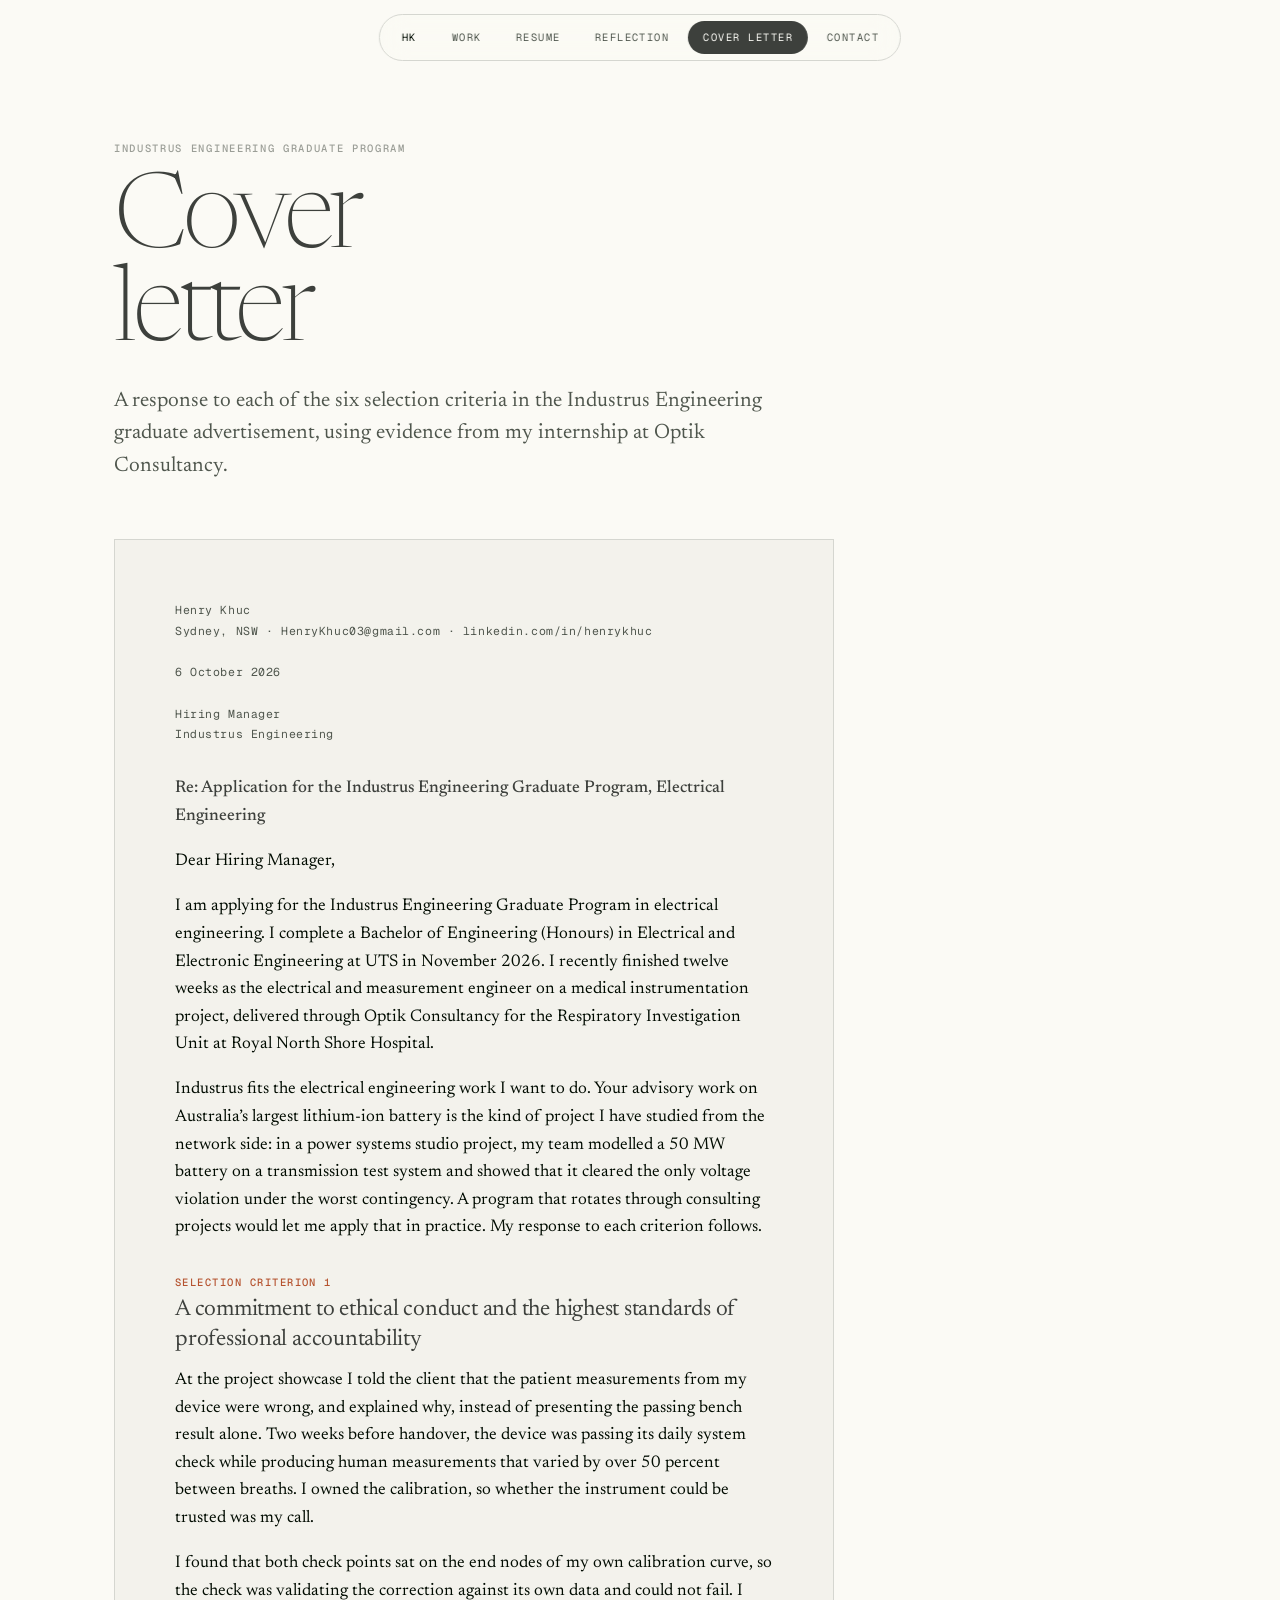
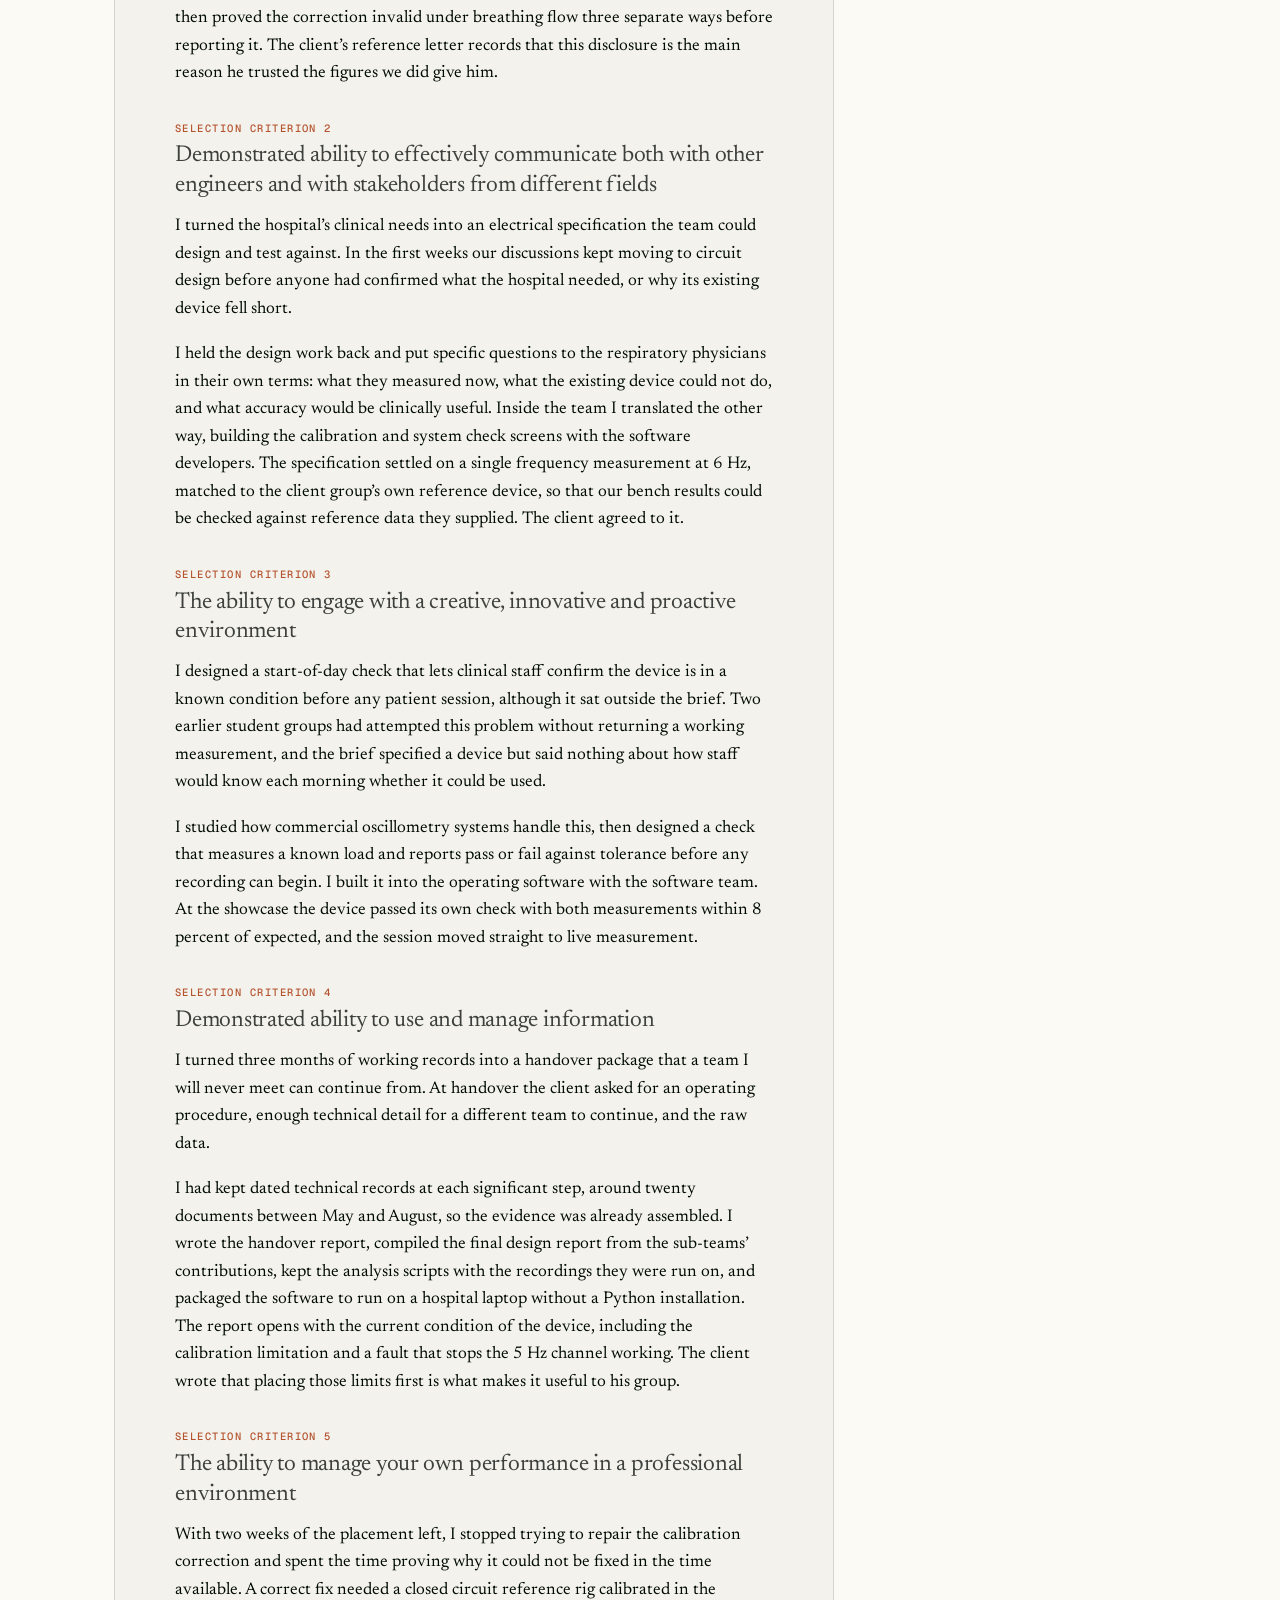
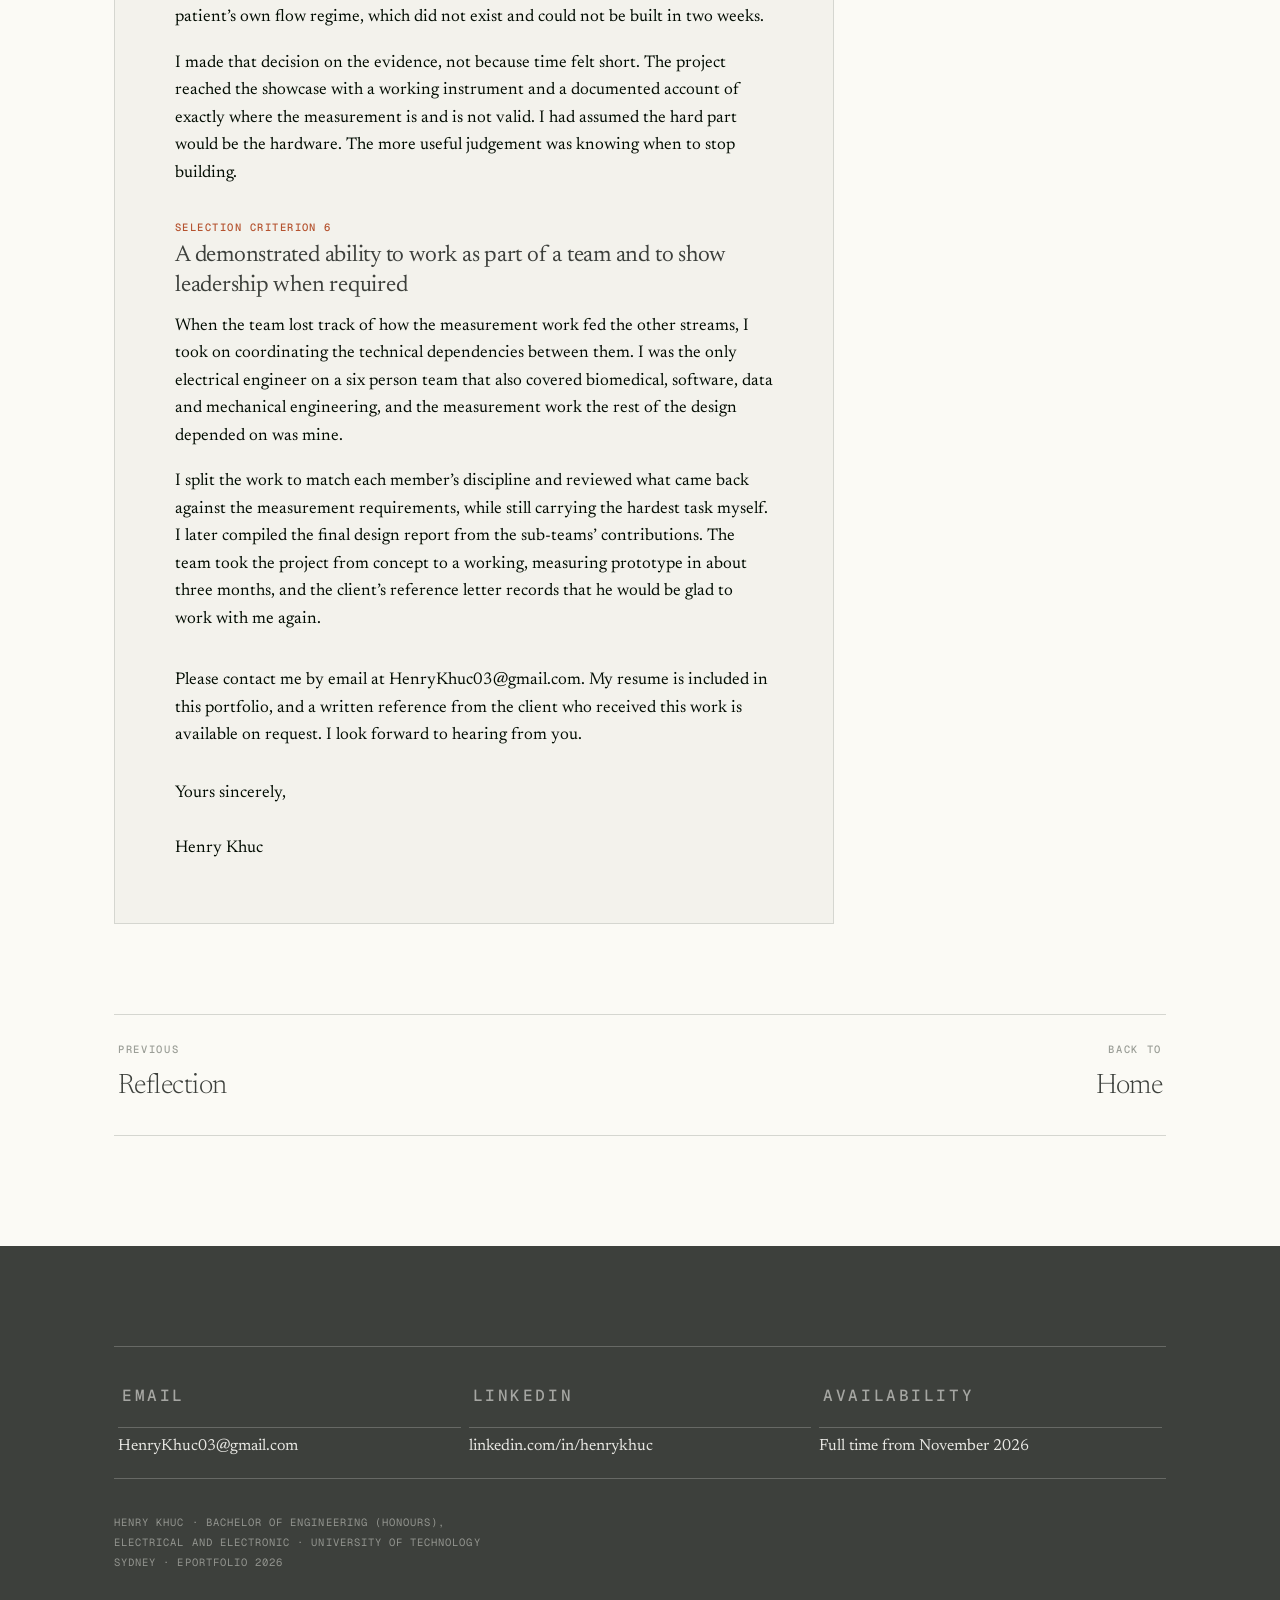
==== cover-letter.html @ 19a395ff "Publish engineering ePortfolio" ====
<!doctype html>
<html lang="en">
<head>
<meta charset="utf-8">
<meta name="viewport" content="width=device-width, initial-scale=1, viewport-fit=cover">
<title>Cover Letter &middot; Henry Khuc</title>
<meta name="description" content="Cover letter addressing the selection criteria for the Industrus Engineering Graduate Program.">
<link rel="preconnect" href="https://fonts.googleapis.com">
<link rel="preconnect" href="https://fonts.gstatic.com" crossorigin>
<link href="https://fonts.googleapis.com/css2?family=Newsreader:opsz,wght@6..72,200..600&family=Geist+Mono:wght@400..600&display=swap" rel="stylesheet">
<link rel="stylesheet" href="assets/css/style.css">
</head>
<body>

<nav class="nav" aria-label="Primary">
  <a class="home" href="index.html">HK</a>
  <a class="opt" href="index.html#work">Work</a>
  <a href="resume.html">Resume</a>
  <a href="reflection.html">Reflection</a>
  <a href="cover-letter.html" aria-current="page">Cover letter</a>
  <a class="opt" href="index.html#contact">Contact</a>
</nav>

<header class="page-hero wrap">
  <span class="label">Industrus Engineering Graduate Program</span>
  <h1>Cover<br>letter</h1>
  <p class="lede">
    A response to each of the six selection criteria in the Industrus Engineering
    graduate advertisement, using evidence from my internship at Optik Consultancy.
  </p>
</header>

<main class="wrap" id="letter">
  <article class="letter">
    <div class="meta">
      Henry Khuc<br>
      Sydney, NSW &middot; HenryKhuc03@gmail.com &middot; linkedin.com/in/henrykhuc<br><br>
      6 October 2026<br><br>
      Hiring Manager<br>
      Industrus Engineering
    </div>

    <p class="re">Re: Application for the Industrus Engineering Graduate Program, Electrical Engineering</p>

    <p>Dear Hiring Manager,</p>

    <p>
      I am applying for the Industrus Engineering Graduate Program in electrical
      engineering. I complete a Bachelor of Engineering (Honours) in Electrical and
      Electronic Engineering at UTS in November 2026. I recently finished twelve weeks as
      the electrical and measurement engineer on a medical instrumentation project,
      delivered through Optik Consultancy for the Respiratory Investigation Unit at Royal
      North Shore Hospital.
    </p>
    <p>
      Industrus fits the electrical engineering work I want to do. Your advisory work on
      Australia&rsquo;s largest lithium-ion battery is the kind of project I have studied
      from the network side: in a power systems studio project, my team modelled a 50 MW
      battery on a transmission test system and showed that it cleared the only voltage
      violation under the worst contingency. A program that rotates through consulting
      projects would let me apply that in practice. My response to each criterion follows.
    </p>

    <h3><span class="crit">Selection criterion 1</span>A commitment to ethical conduct and the highest standards of professional accountability</h3>
    <p>
      At the project showcase I told the client that the patient measurements from my
      device were wrong, and explained why, instead of presenting the passing bench result
      alone. Two weeks before handover, the device was passing its daily system check while
      producing human measurements that varied by over 50 percent between breaths. I owned
      the calibration, so whether the instrument could be trusted was my call.
    </p>
    <p>
      I found that both check points sat on the end nodes of my own calibration curve, so
      the check was validating the correction against its own data and could not fail. I
      then proved the correction invalid under breathing flow three separate ways before
      reporting it. The client&rsquo;s reference letter records that this disclosure is the
      main reason he trusted the figures we did give him.
    </p>

    <h3><span class="crit">Selection criterion 2</span>Demonstrated ability to effectively communicate both with other engineers and with stakeholders from different fields</h3>
    <p>
      I turned the hospital&rsquo;s clinical needs into an electrical specification the team
      could design and test against. In the first weeks our discussions kept moving to
      circuit design before anyone had confirmed what the hospital needed, or why its
      existing device fell short.
    </p>
    <p>
      I held the design work back and put specific questions to the respiratory physicians
      in their own terms: what they measured now, what the existing device could not do, and
      what accuracy would be clinically useful. Inside the team I translated the other way,
      building the calibration and system check screens with the software developers. The
      specification settled on a single frequency measurement at 6 Hz, matched to the client
      group&rsquo;s own reference device, so that our bench results could be checked against
      reference data they supplied. The client agreed to it.
    </p>

    <h3><span class="crit">Selection criterion 3</span>The ability to engage with a creative, innovative and proactive environment</h3>
    <p>
      I designed a start-of-day check that lets clinical staff confirm the device is in a
      known condition before any patient session, although it sat outside the brief. Two
      earlier student groups had attempted this problem without returning a working
      measurement, and the brief specified a device but said nothing about how staff would
      know each morning whether it could be used.
    </p>
    <p>
      I studied how commercial oscillometry systems handle this, then
      designed a check that measures a known load and reports pass or fail against
      tolerance before any recording can begin. I built it into the operating software with
      the software team. At the showcase the device passed its own check with both
      measurements within 8 percent of expected, and the session moved straight to live
      measurement.
    </p>

    <h3><span class="crit">Selection criterion 4</span>Demonstrated ability to use and manage information</h3>
    <p>
      I turned three months of working records into a handover package that a team I will
      never meet can continue from. At handover the client asked for an operating
      procedure, enough technical detail for a different team to continue, and the raw data.
    </p>
    <p>
      I had kept dated technical records at each significant step, around twenty documents
      between May and August, so the evidence was already assembled. I wrote the
      handover report, compiled the final design report from the sub-teams&rsquo;
      contributions, kept the analysis scripts with the recordings they were run on, and
      packaged the software to run on a hospital laptop without a Python installation. The
      report opens with the current condition of the device, including the calibration
      limitation and a fault that stops the 5 Hz channel working. The client wrote that
      placing those limits first is what makes it useful to his group.
    </p>

    <h3><span class="crit">Selection criterion 5</span>The ability to manage your own performance in a professional environment</h3>
    <p>
      With two weeks of the placement left, I stopped trying to repair the calibration
      correction and spent the time proving why it could not be fixed in the time
      available. A correct fix needed a closed circuit reference rig calibrated in the
      patient&rsquo;s own flow regime, which did not exist and could not be built in two
      weeks.
    </p>
    <p>
      I made that decision on the evidence, not because time felt short. The project
      reached the showcase with a working instrument and a documented account of
      exactly where the measurement is and is not valid. I had assumed the hard part would
      be the hardware. The more useful judgement was knowing when to stop building.
    </p>

    <h3><span class="crit">Selection criterion 6</span>A demonstrated ability to work as part of a team and to show leadership when required</h3>
    <p>
      When the team lost track of how the measurement work fed the other streams, I took on
      coordinating the technical dependencies between them. I was the only electrical
      engineer on a six person team that also covered biomedical, software, data and
      mechanical engineering, and the measurement work the rest of the design depended on
      was mine.
    </p>
    <p>
      I split the work to match each member&rsquo;s discipline and reviewed what came back
      against the measurement requirements, while still carrying the hardest task myself. I
      later compiled the final design report from the sub-teams&rsquo; contributions. The
      team took the project from concept to a working, measuring prototype in about three
      months, and the client&rsquo;s reference letter records that he would be glad to work
      with me again.
    </p>

    <p style="margin-top:34px">
      Please contact me by email at HenryKhuc03@gmail.com. My resume is
      included in this portfolio, and a written reference from the client who received this
      work is available on request. I look forward to hearing from you.
    </p>

    <p class="sign">Yours sincerely,<br><br>Henry Khuc</p>
  </article>

  <nav class="pager" aria-label="Portfolio pages">
    <a href="reflection.html"><span class="label">Previous</span><span class="t">Reflection</span></a>
    <a class="next" href="index.html"><span class="label">Back to</span><span class="t">Home</span></a>
  </nav>
</main>

<footer class="contact" id="contact">
  <div class="wrap">
    <div class="links">
      <a href="mailto:HenryKhuc03@gmail.com"><span class="label">Email</span>HenryKhuc03@gmail.com</a>
      <a href="https://www.linkedin.com/in/henrykhuc" target="_blank" rel="noopener"><span class="label">LinkedIn</span>linkedin.com/in/henrykhuc</a>
      <span><span class="label">Availability</span>Full time from November 2026</span>
    </div>
    <p class="colophon">Henry Khuc &middot; Bachelor of Engineering (Honours), Electrical and Electronic &middot; University of Technology Sydney &middot; ePortfolio 2026</p>
  </div>
</footer>

</body>
</html>
---- assets/css/style.css ----
/* Henry Khuc - engineering ePortfolio
   Palette and type pairing adapted from the reference site the design was based on:
   warm off-white ground, green-cast neutrals, hairline display serif, mono labels. */

:root{
  --ground:#FBFAF5;
  --panel:#F3F2EC;
  --card:#E8E8E3;
  --line:#D5D6D0;
  --ink:#000B00;
  --head:#3D403C;
  --muted:#4F564D;
  --faint:#9B9E97;
  --deep:#3D403C;
  --accent:#B5532F;
  --serif:"Newsreader",Georgia,"Times New Roman",serif;
  --mono:"Geist Mono",ui-monospace,SFMono-Regular,Menlo,monospace;
  --gut:clamp(20px,5vw,80px);
  --maxw:1180px;
  color-scheme:light;
}

*,*::before,*::after{box-sizing:border-box}

html{-webkit-text-size-adjust:100%;scroll-behavior:smooth}
@media (prefers-reduced-motion:reduce){html{scroll-behavior:auto}}

body{
  margin:0;
  background:var(--ground);
  color:var(--ink);
  font-family:var(--serif);
  font-size:17px;
  line-height:1.62;
  font-weight:400;
  -webkit-font-smoothing:antialiased;
  overflow-x:hidden;
}

img{max-width:100%;display:block}
a{color:inherit}

/* ---------- shared atoms ---------- */

.wrap{max-width:var(--maxw);margin:0 auto;padding-inline:var(--gut)}

.label{
  font-family:var(--mono);
  font-size:10.5px;
  font-weight:500;
  letter-spacing:.16em;
  text-transform:uppercase;
  color:var(--faint);
}

.section-head{
  display:flex;align-items:baseline;gap:18px;
  padding-top:clamp(56px,8vw,104px);
  padding-bottom:26px;
}
.section-head .label{flex:none}
.section-head .bar{flex:1;height:1px;background:var(--line);transform:translateY(-4px)}

h2.display{
  font-weight:200;
  font-size:clamp(34px,5.4vw,60px);
  line-height:1.02;
  letter-spacing:-.03em;
  color:var(--head);
  margin:0 0 .5em;
}

h3{
  font-weight:300;
  font-size:clamp(24px,3.2vw,36px);
  line-height:1.1;
  letter-spacing:-.02em;
  color:var(--head);
  margin:0;
}

p{margin:0 0 1.05em;max-width:66ch}
p:last-child{margin-bottom:0}

.lede{font-size:clamp(18px,2vw,21px);line-height:1.55;color:var(--muted)}

/* ---------- nav ---------- */

.nav{
  position:fixed;
  top:calc(14px + env(safe-area-inset-top,0px));
  left:50%;transform:translateX(-50%);
  z-index:60;
  display:flex;align-items:center;gap:4px;
  padding:6px;
  background:rgba(251,250,245,.82);
  backdrop-filter:blur(14px);
  -webkit-backdrop-filter:blur(14px);
  border:1px solid var(--line);
  border-radius:999px;
  max-width:calc(100vw - 24px);
  overflow-x:auto;
  scrollbar-width:none;
}
.nav::-webkit-scrollbar{display:none}
.nav a{
  font-family:var(--mono);
  font-size:10.5px;letter-spacing:.14em;text-transform:uppercase;
  color:var(--muted);text-decoration:none;
  padding:8px 15px;border-radius:999px;white-space:nowrap;
  transition:background .18s ease,color .18s ease;
}
.nav a:hover,.nav a:focus-visible{background:var(--card);color:var(--ink)}
.nav a.home{padding-inline:16px;color:var(--ink)}

/* ---------- hero ---------- */

.hero{padding-top:clamp(110px,16vh,190px);padding-bottom:clamp(50px,8vw,90px)}

.hero h1{
  font-weight:200;
  font-size:clamp(58px,12.5vw,148px);
  line-height:.86;
  letter-spacing:-.045em;
  color:var(--head);
  margin:0 0 clamp(26px,4vw,44px);
}

.hero-grid{display:grid;grid-template-columns:minmax(0,1.25fr) minmax(0,1fr);gap:clamp(30px,6vw,80px);align-items:start}
@media (max-width:820px){.hero-grid{grid-template-columns:1fr;gap:38px}}

.hero-statement{font-size:clamp(19px,2.3vw,24px);line-height:1.48;color:var(--muted);font-weight:300;max-width:34ch}

.start-list{margin:18px 0 0;padding:0;list-style:none;border-top:1px solid var(--line)}
.start-list li{border-bottom:1px solid var(--line)}
.start-list a{
  display:flex;align-items:baseline;gap:14px;
  padding:13px 2px;text-decoration:none;
  font-size:15px;color:var(--muted);
  transition:color .18s ease,padding-left .18s ease;
}
.start-list a:hover,.start-list a:focus-visible{color:var(--ink);padding-left:8px}
.start-list .key{font-family:var(--mono);font-size:10px;letter-spacing:.12em;color:var(--faint);flex:none;width:14px}

.portrait{
  width:clamp(96px,13vw,132px);height:auto;aspect-ratio:1;
  object-fit:cover;object-position:50% 22%;
  border-radius:50%;
  border:1px solid var(--line);
  margin-bottom:26px;
  filter:saturate(.88);
}

/* ---------- facts strip ---------- */

.facts{
  display:grid;
  grid-template-columns:repeat(4,1fr);
  border-top:1px solid var(--line);
  border-bottom:1px solid var(--line);
}
@media (max-width:760px){.facts{grid-template-columns:repeat(2,1fr)}}
.fact{padding:24px 26px 26px;border-right:1px solid var(--line)}
.fact:last-child{border-right:0}
@media (max-width:760px){
  .fact:nth-child(2n){border-right:0}
  .fact:nth-child(-n+2){border-bottom:1px solid var(--line)}
}
.fact .label{display:block;margin-bottom:9px}
.fact .v{font-size:clamp(20px,2.4vw,27px);font-weight:300;letter-spacing:-.02em;line-height:1.15;color:var(--head)}
.fact .s{font-size:13.5px;color:var(--muted);margin-top:5px;line-height:1.4}

/* ---------- work ---------- */

.filters{display:flex;flex-wrap:wrap;gap:8px;margin-bottom:34px}
.filters button{
  font-family:var(--mono);font-size:10.5px;letter-spacing:.13em;text-transform:uppercase;
  color:var(--muted);background:transparent;
  border:1px solid var(--line);border-radius:999px;
  padding:8px 15px;cursor:pointer;
  transition:background .18s ease,color .18s ease,border-color .18s ease;
}
.filters button:hover{background:var(--card)}
.filters button[aria-pressed="true"]{background:var(--deep);border-color:var(--deep);color:var(--ground)}

.project{
  border-top:1px solid var(--line);
  padding-top:clamp(34px,5vw,54px);
  padding-bottom:clamp(40px,6vw,70px);
}
.project[hidden]{display:none!important}

.p-top{display:grid;grid-template-columns:minmax(0,1fr) minmax(0,1.05fr);gap:clamp(26px,5vw,64px);align-items:start}
@media (max-width:880px){.p-top{grid-template-columns:1fr;gap:26px}}

.p-meta{display:flex;flex-direction:column;gap:12px}
.p-org{font-family:var(--mono);font-size:11px;letter-spacing:.1em;color:var(--muted);text-transform:uppercase;line-height:1.7}
.p-role{font-size:15px;color:var(--muted);border-left:2px solid var(--line);padding-left:14px;max-width:44ch}

.quote{
  font-size:clamp(19px,2.35vw,26px);
  font-weight:300;line-height:1.38;letter-spacing:-.015em;
  color:var(--head);margin:0 0 1em;max-width:30ch;
}

.chips{display:flex;flex-wrap:wrap;gap:0;margin-top:22px;border-top:1px solid var(--line)}
.chip{
  flex:1 1 140px;min-width:120px;
  padding:13px 16px 14px;
  border-right:1px solid var(--line);border-bottom:1px solid var(--line);
}
.chip:last-child{border-right:0}
.chip .label{display:block;margin-bottom:5px}
.chip .cv{font-size:15px;color:var(--head);line-height:1.3}

.figs{display:grid;gap:14px;margin-top:30px}
.figs.two{grid-template-columns:1fr 1fr}
.figs.three{grid-template-columns:repeat(3,1fr)}
@media (max-width:760px){.figs.two,.figs.three{grid-template-columns:1fr}}

figure{margin:0;background:var(--card);border:1px solid var(--line);padding:14px}
figure img{width:100%;height:auto;background:var(--ground)}
figure.photo img{aspect-ratio:3/2;object-fit:cover}
figcaption{font-family:var(--mono);font-size:10.5px;line-height:1.6;letter-spacing:.03em;color:var(--muted);margin-top:11px}

.note{
  margin-top:26px;padding:18px 20px;
  background:var(--panel);border-left:2px solid var(--accent);
  font-size:15.5px;color:var(--muted);
}
.note strong{color:var(--head);font-weight:500}

.more-btn{
  display:block;width:100%;
  font-family:var(--mono);font-size:11px;letter-spacing:.16em;text-transform:uppercase;
  color:var(--muted);background:transparent;
  border:1px solid var(--line);border-radius:2px;
  padding:19px;margin-top:8px;cursor:pointer;
  transition:background .18s ease,color .18s ease;
}
.more-btn:hover{background:var(--card);color:var(--ink)}

/* ---------- about + reflection ---------- */

.two-col{display:grid;grid-template-columns:minmax(0,1fr) minmax(0,1.15fr);gap:clamp(28px,6vw,72px);align-items:start}
@media (max-width:880px){.two-col{grid-template-columns:1fr;gap:30px}}

.qa{border-top:1px solid var(--line);padding:26px 0}
.qa:last-of-type{border-bottom:1px solid var(--line)}
.qa .label{display:block;margin-bottom:14px;color:var(--accent)}

.skills{display:grid;grid-template-columns:repeat(2,1fr);gap:0;border-top:1px solid var(--line)}
@media (max-width:700px){.skills{grid-template-columns:1fr}}
.skill{padding:20px 22px 22px;border-bottom:1px solid var(--line);border-right:1px solid var(--line)}
.skill:nth-child(2n){border-right:0}
@media (max-width:700px){.skill{border-right:0}}
.skill .label{display:block;margin-bottom:8px}
.skill p{font-size:15.5px;color:var(--muted);margin:0}

/* ---------- contact ---------- */

.contact{
  background:var(--deep);color:var(--ground);
  margin-top:clamp(60px,9vw,110px);
  padding-block:clamp(56px,9vw,100px);
  padding-bottom:calc(clamp(56px,9vw,100px) + env(safe-area-inset-bottom,0px));
}
.contact h2{color:var(--ground);font-weight:200;font-size:clamp(32px,5.5vw,62px);letter-spacing:-.035em;line-height:1.03;margin:0 0 30px}
.contact .label{color:rgba(251,250,245,.55)}
.contact .bar{background:rgba(251,250,245,.22)}
.contact .section-head{padding-top:0}
.links{display:flex;flex-wrap:wrap;gap:0;border-top:1px solid rgba(251,250,245,.22)}
.links a,.links span{
  flex:1 1 220px;padding:18px 4px;
  border-bottom:1px solid rgba(251,250,245,.22);
  color:rgba(251,250,245,.9);text-decoration:none;font-size:16px;
  transition:color .18s ease,padding-left .18s ease;
}
.links a:hover,.links a:focus-visible{color:#fff;padding-left:8px}
.links .label{display:block;margin-bottom:6px}
.colophon{margin-top:34px;font-family:var(--mono);font-size:10.5px;letter-spacing:.1em;color:rgba(251,250,245,.45);line-height:1.9;text-transform:uppercase}

:focus-visible{outline:2px solid var(--accent);outline-offset:3px}

/* =====================================================================
   AT3 submission additions: multi-page nav, origin story, resume, letter
   ===================================================================== */

.nav a[aria-current="page"]{background:var(--deep);color:var(--ground)}

/* sub-page header, smaller than the home hero */
.page-hero{padding-top:clamp(110px,15vh,170px);padding-bottom:clamp(30px,5vw,56px)}
.page-hero h1{
  font-weight:200;font-size:clamp(46px,8.5vw,104px);
  line-height:.9;letter-spacing:-.04em;color:var(--head);margin:14px 0 22px;
}
.page-hero .lede{max-width:58ch}

/* origin story on the home page */
.origin{display:grid;grid-template-columns:minmax(0,.8fr) minmax(0,1.2fr);gap:clamp(26px,6vw,72px);align-items:start}
@media (max-width:880px){.origin{grid-template-columns:1fr;gap:20px}}
.origin .pull{font-size:clamp(22px,2.8vw,30px);font-weight:300;line-height:1.3;letter-spacing:-.02em;color:var(--head);margin:0}
.origin .marks{display:flex;gap:0;margin-top:22px;border-top:1px solid var(--line)}
.origin .marks div{flex:1;padding:14px 16px 16px;border-right:1px solid var(--line);border-bottom:1px solid var(--line)}
.origin .marks div:last-child{border-right:0}
.origin .marks .v{font-size:28px;font-weight:200;letter-spacing:-.03em;color:var(--head);line-height:1.1}

/* resume */
.cv-section{display:grid;grid-template-columns:minmax(0,220px) minmax(0,1fr);gap:clamp(16px,4vw,48px);border-top:1px solid var(--line);padding:30px 0 34px}
@media (max-width:760px){.cv-section{grid-template-columns:1fr;gap:14px}}
.cv-section > .label{padding-top:6px}
.cv-entry{margin-bottom:26px}
.cv-entry:last-child{margin-bottom:0}
.cv-entry .top{display:flex;flex-wrap:wrap;justify-content:space-between;gap:4px 18px;align-items:baseline}
.cv-entry h4{font-weight:400;font-size:20px;letter-spacing:-.01em;color:var(--head);margin:0;line-height:1.3}
.cv-entry .when{font-family:var(--mono);font-size:11px;letter-spacing:.08em;color:var(--muted);text-transform:uppercase;white-space:nowrap}
.cv-entry .sub{font-family:var(--mono);font-size:11px;letter-spacing:.06em;color:var(--faint);text-transform:uppercase;margin:4px 0 10px;line-height:1.6}
.cv-entry ul{margin:0;padding-left:1.1em}
.cv-entry li{margin:0 0 7px;font-size:16px;color:var(--ink);max-width:78ch}
.cv-entry li::marker{color:var(--faint)}
.cv-entry p{font-size:16px}
.cv-skills{width:100%;border-collapse:collapse;font-size:16px}
.cv-skills th{text-align:left;font-weight:400;color:var(--muted);padding:9px 18px 9px 0;vertical-align:top;width:34%;border-bottom:1px solid var(--line)}
.cv-skills td{padding:9px 0;border-bottom:1px solid var(--line);vertical-align:top}
.cv-skills tr:last-child th,.cv-skills tr:last-child td{border-bottom:0}
@media (max-width:560px){.cv-skills th,.cv-skills td{display:block;width:auto;padding:4px 0}.cv-skills th{border-bottom:0;padding-top:12px}}

/* cover letter */
.letter{max-width:72ch;margin:0 auto 0 0;background:var(--panel);border:1px solid var(--line);padding:clamp(24px,5vw,60px)}
.letter p{max-width:none}
.letter .meta{font-family:var(--mono);font-size:11.5px;letter-spacing:.05em;color:var(--muted);line-height:1.8;margin-bottom:30px}
.letter .re{font-weight:500;color:var(--head)}
.letter h3{font-size:clamp(19px,2.2vw,23px);font-weight:400;margin:34px 0 12px;letter-spacing:-.01em;line-height:1.3}
.letter h3 .crit{display:block;font-family:var(--mono);font-size:10.5px;letter-spacing:.14em;text-transform:uppercase;color:var(--accent);margin-bottom:6px;font-weight:500}
.letter .sign{margin-top:30px}

/* reflection page photo strip */
.photo-strip{display:grid;grid-template-columns:1.4fr 1fr 1fr;gap:14px;margin:6px 0 40px}
@media (max-width:760px){.photo-strip{grid-template-columns:1fr}}
.photo-strip figure.photo img{aspect-ratio:4/3}
.wordcount{font-family:var(--mono);font-size:11px;letter-spacing:.1em;color:var(--faint);text-transform:uppercase;margin-top:18px}

/* next / previous between the four pages */
.pager{display:grid;grid-template-columns:1fr 1fr;border-top:1px solid var(--line);border-bottom:1px solid var(--line);margin-top:clamp(50px,8vw,90px)}
.pager a{padding:26px 4px;text-decoration:none;color:var(--muted);transition:color .18s ease}
.pager a:hover,.pager a:focus-visible{color:var(--ink)}
.pager a + a,.pager .next{text-align:right}
.pager .label{display:block;margin-bottom:6px}
.pager .t{font-size:clamp(20px,2.6vw,28px);font-weight:300;letter-spacing:-.02em;color:var(--head)}

/* phones: keep the four assessed pages visible, drop the in-page links */
@media (max-width:560px){
  .nav a.opt{display:none}
  .nav a{padding:8px 10px;letter-spacing:.1em}
}
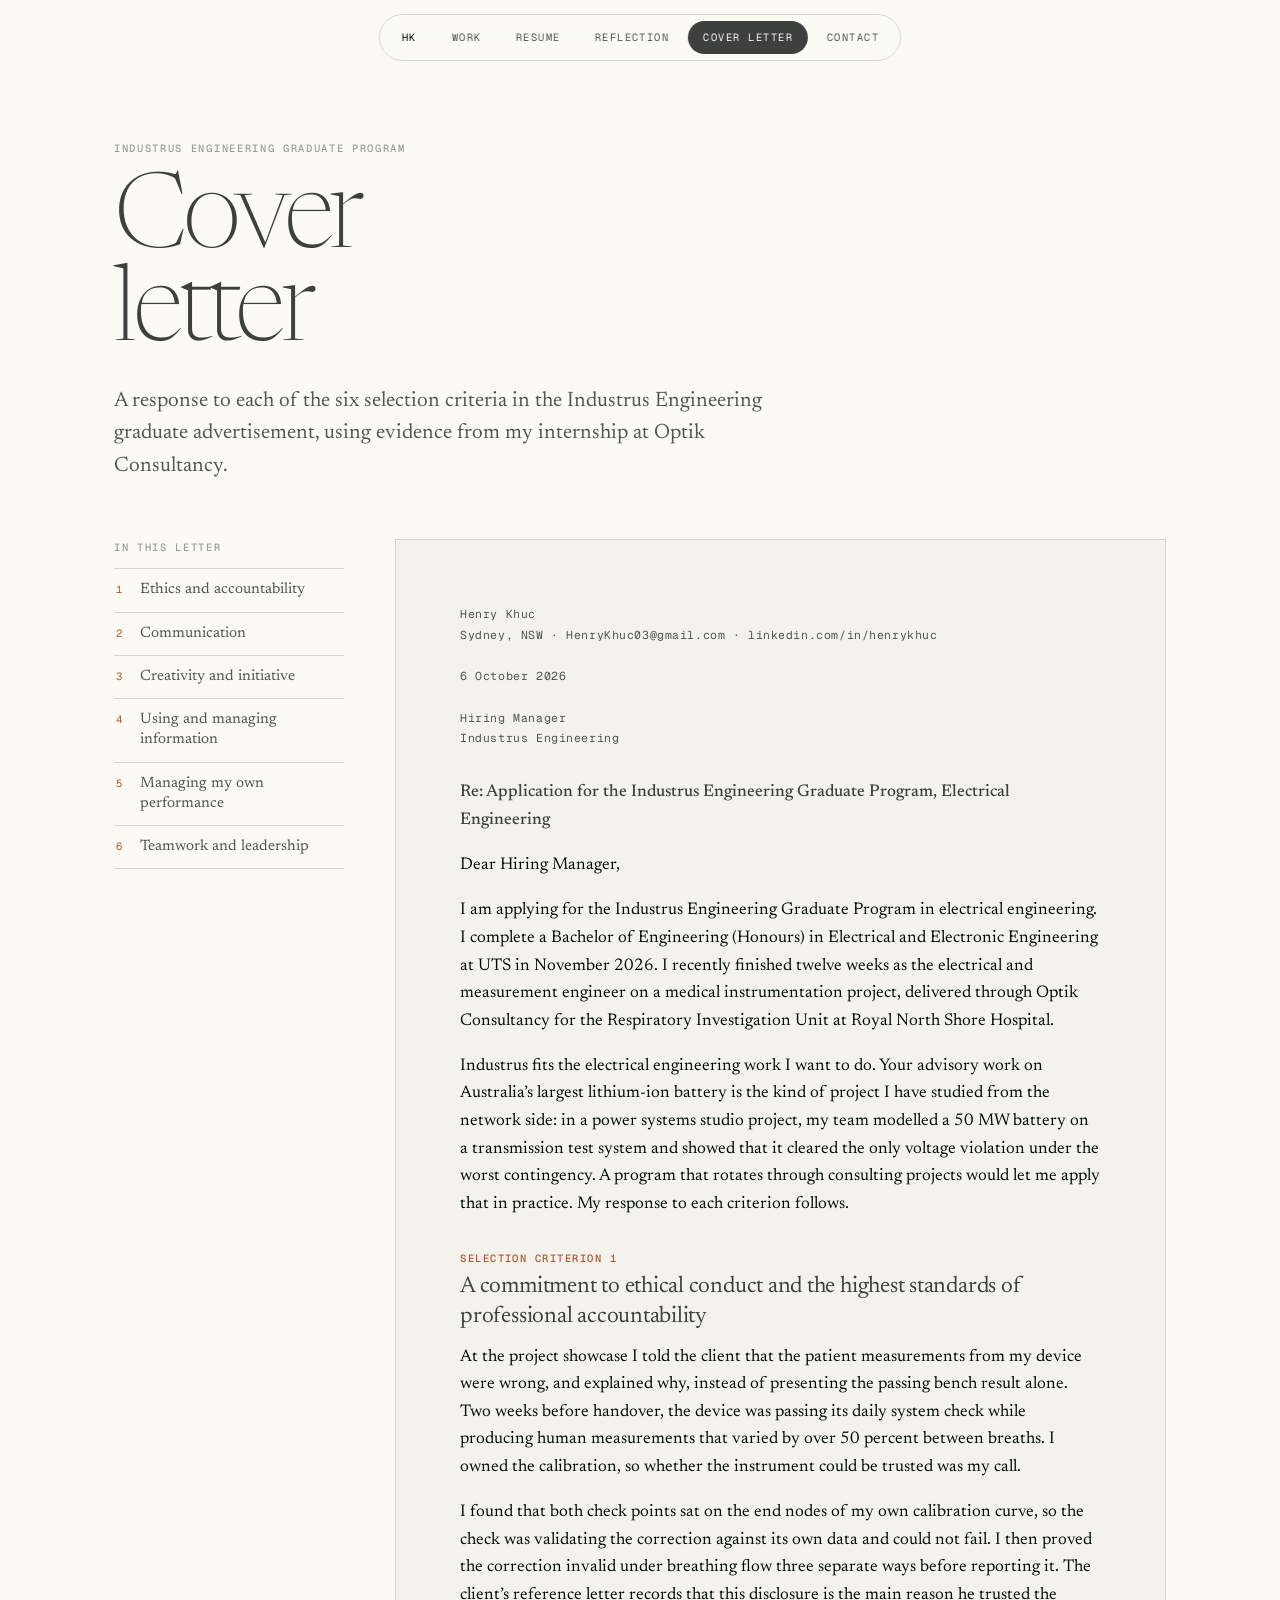
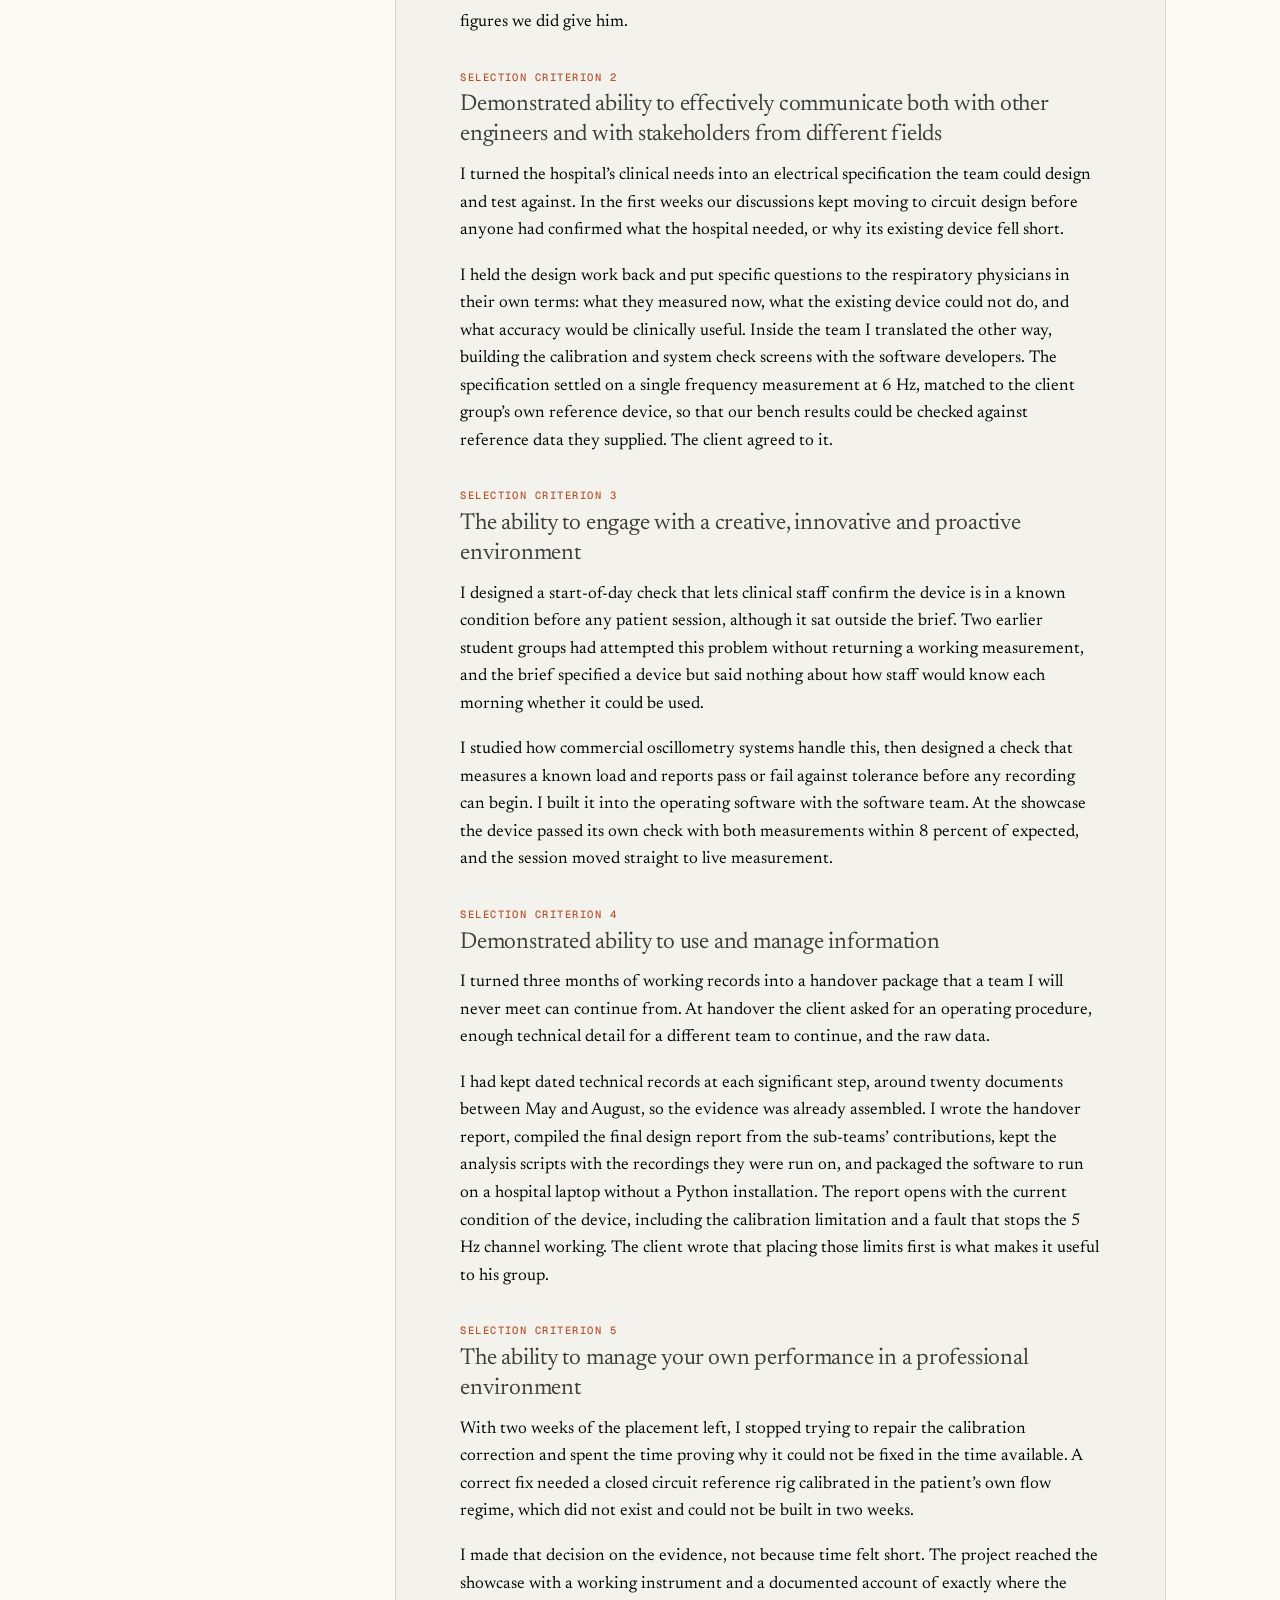
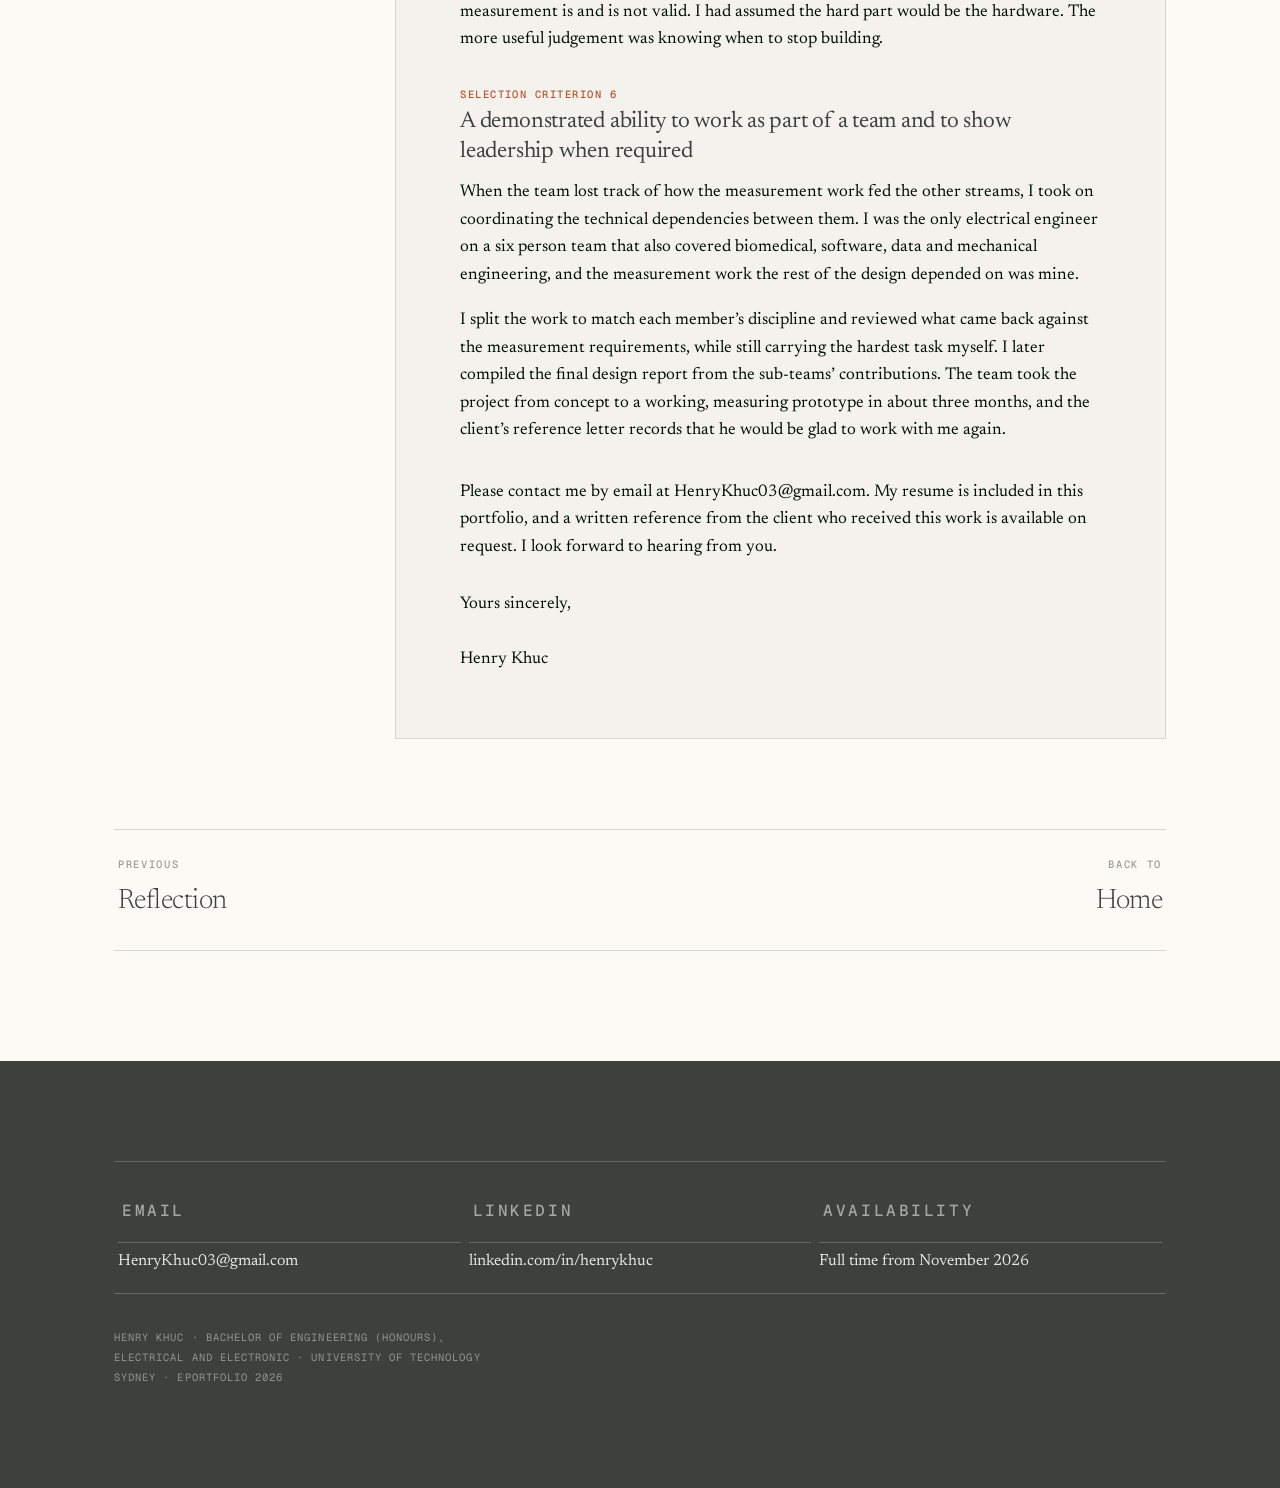
==== commit e68786fb: "Cover letter: criteria index beside the letter on wide screens" ====
--- a/cover-letter.html
+++ b/cover-letter.html
@@ -31,6 +31,18 @@
 </header>
 
 <main class="wrap" id="letter">
+<div class="letter-layout">
+  <aside class="letter-index" aria-label="Criteria in this letter">
+    <span class="label">In this letter</span>
+    <ol>
+      <li><a href="#c1"><span class="n">1</span>Ethics and accountability</a></li>
+      <li><a href="#c2"><span class="n">2</span>Communication</a></li>
+      <li><a href="#c3"><span class="n">3</span>Creativity and initiative</a></li>
+      <li><a href="#c4"><span class="n">4</span>Using and managing information</a></li>
+      <li><a href="#c5"><span class="n">5</span>Managing my own performance</a></li>
+      <li><a href="#c6"><span class="n">6</span>Teamwork and leadership</a></li>
+    </ol>
+  </aside>
   <article class="letter">
     <div class="meta">
       Henry Khuc<br>
@@ -61,7 +73,7 @@
       projects would let me apply that in practice. My response to each criterion follows.
     </p>
 
-    <h3><span class="crit">Selection criterion 1</span>A commitment to ethical conduct and the highest standards of professional accountability</h3>
+    <h3 id="c1"><span class="crit">Selection criterion 1</span>A commitment to ethical conduct and the highest standards of professional accountability</h3>
     <p>
       At the project showcase I told the client that the patient measurements from my
       device were wrong, and explained why, instead of presenting the passing bench result
@@ -77,7 +89,7 @@
       main reason he trusted the figures we did give him.
     </p>
 
-    <h3><span class="crit">Selection criterion 2</span>Demonstrated ability to effectively communicate both with other engineers and with stakeholders from different fields</h3>
+    <h3 id="c2"><span class="crit">Selection criterion 2</span>Demonstrated ability to effectively communicate both with other engineers and with stakeholders from different fields</h3>
     <p>
       I turned the hospital&rsquo;s clinical needs into an electrical specification the team
       could design and test against. In the first weeks our discussions kept moving to
@@ -94,7 +106,7 @@
       reference data they supplied. The client agreed to it.
     </p>
 
-    <h3><span class="crit">Selection criterion 3</span>The ability to engage with a creative, innovative and proactive environment</h3>
+    <h3 id="c3"><span class="crit">Selection criterion 3</span>The ability to engage with a creative, innovative and proactive environment</h3>
     <p>
       I designed a start-of-day check that lets clinical staff confirm the device is in a
       known condition before any patient session, although it sat outside the brief. Two
@@ -111,7 +123,7 @@
       measurement.
     </p>
 
-    <h3><span class="crit">Selection criterion 4</span>Demonstrated ability to use and manage information</h3>
+    <h3 id="c4"><span class="crit">Selection criterion 4</span>Demonstrated ability to use and manage information</h3>
     <p>
       I turned three months of working records into a handover package that a team I will
       never meet can continue from. At handover the client asked for an operating
@@ -128,7 +140,7 @@
       placing those limits first is what makes it useful to his group.
     </p>
 
-    <h3><span class="crit">Selection criterion 5</span>The ability to manage your own performance in a professional environment</h3>
+    <h3 id="c5"><span class="crit">Selection criterion 5</span>The ability to manage your own performance in a professional environment</h3>
     <p>
       With two weeks of the placement left, I stopped trying to repair the calibration
       correction and spent the time proving why it could not be fixed in the time
@@ -143,7 +155,7 @@
       be the hardware. The more useful judgement was knowing when to stop building.
     </p>
 
-    <h3><span class="crit">Selection criterion 6</span>A demonstrated ability to work as part of a team and to show leadership when required</h3>
+    <h3 id="c6"><span class="crit">Selection criterion 6</span>A demonstrated ability to work as part of a team and to show leadership when required</h3>
     <p>
       When the team lost track of how the measurement work fed the other streams, I took on
       coordinating the technical dependencies between them. I was the only electrical
@@ -168,6 +180,7 @@
 
     <p class="sign">Yours sincerely,<br><br>Henry Khuc</p>
   </article>
+</div>
 
   <nav class="pager" aria-label="Portfolio pages">
     <a href="reflection.html"><span class="label">Previous</span><span class="t">Reflection</span></a>
--- a/assets/css/style.css
+++ b/assets/css/style.css
@@ -325,8 +325,20 @@
 .cv-skills tr:last-child th,.cv-skills tr:last-child td{border-bottom:0}
 @media (max-width:560px){.cv-skills th,.cv-skills td{display:block;width:auto;padding:4px 0}.cv-skills th{border-bottom:0;padding-top:12px}}
 
-/* cover letter */
-.letter{max-width:72ch;margin:0 auto 0 0;background:var(--panel);border:1px solid var(--line);padding:clamp(24px,5vw,60px)}
+/* cover letter: criteria index on the left, letter filling the rest */
+.letter-layout{display:grid;grid-template-columns:230px minmax(0,1fr);gap:clamp(28px,4vw,56px);align-items:start}
+@media (max-width:880px){.letter-layout{grid-template-columns:1fr;gap:22px}}
+.letter-index{position:sticky;top:calc(96px + env(safe-area-inset-top,0px))}
+@media (max-width:880px){.letter-index{position:static}}
+.letter-index .label{display:block;margin-bottom:12px}
+.letter-index ol{list-style:none;margin:0;padding:0;border-top:1px solid var(--line)}
+.letter-index li{border-bottom:1px solid var(--line)}
+.letter-index a{display:flex;gap:12px;align-items:baseline;padding:11px 2px;font-size:15px;line-height:1.35;color:var(--muted);text-decoration:none;transition:color .18s ease,padding-left .18s ease}
+.letter-index a:hover,.letter-index a:focus-visible{color:var(--ink);padding-left:6px}
+.letter-index .n{font-family:var(--mono);font-size:10.5px;color:var(--accent);flex:none;width:12px}
+.letter h3{scroll-margin-top:110px}
+
+.letter{background:var(--panel);border:1px solid var(--line);padding:clamp(24px,5vw,64px)}
 .letter p{max-width:none}
 .letter .meta{font-family:var(--mono);font-size:11.5px;letter-spacing:.05em;color:var(--muted);line-height:1.8;margin-bottom:30px}
 .letter .re{font-weight:500;color:var(--head)}
